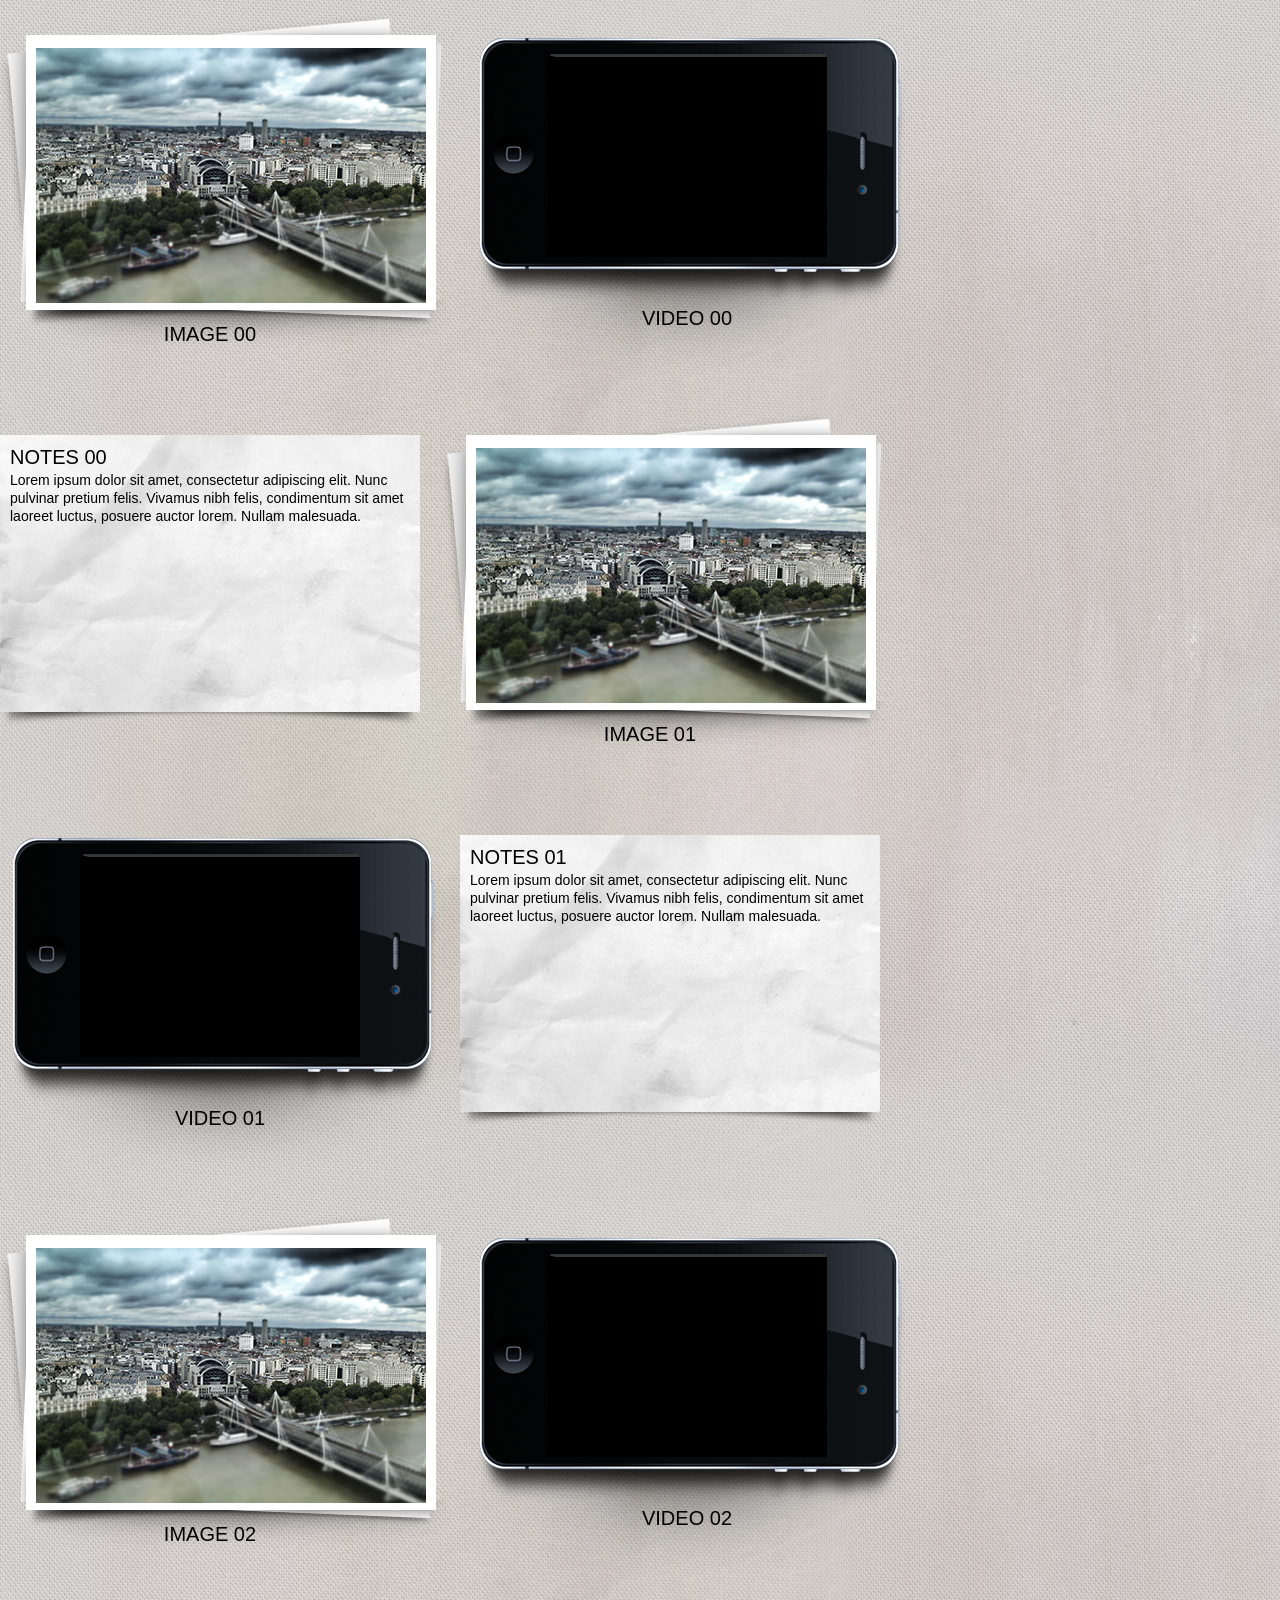
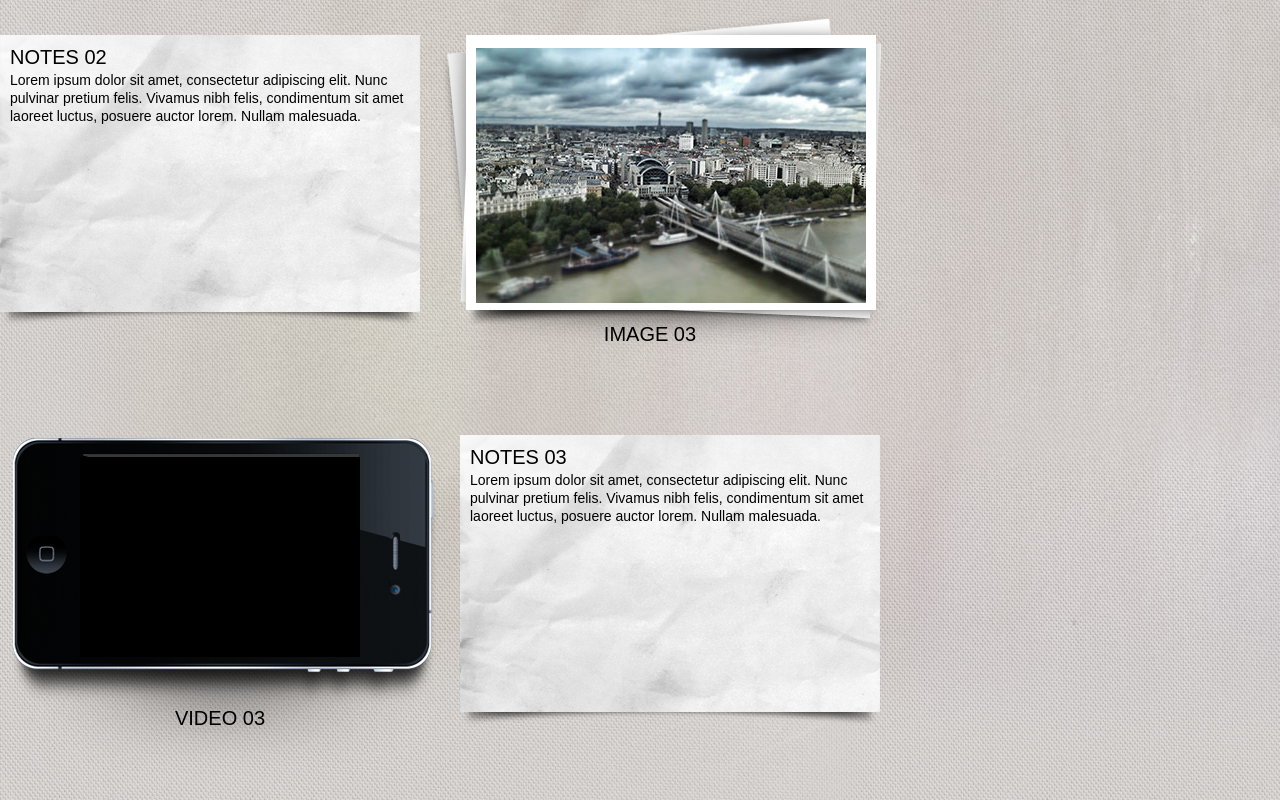
==== index.html @ 7e53ed3a "Initial commit" ====
<!DOCTYPE HTML>
<html ng-app="myApp">
<head>
    <title>AngularJS Dynamic Template</title>

    <script type="text/javascript" src="js/jquery.min.js"></script>
    <script type="text/javascript" src="js/angular.min.js"></script>
    <script type="text/javascript" src="js/app.js"></script>

    <link rel="stylesheet" href="css/layout.css">
</head>
<body>

<div id="container" ng-controller="ContentCtrl">
    <content-item ng-repeat="item in content" content="item"></content-item>
</div>

</body>
</html>
---- css/layout.css ----
html {
    margin: 0;
    padding: 0;
    border: 0;
}

body {
    width: 100%;
    height: 100%;
    border: 0;
    margin: 0;
    padding: 0;
    font-family: Verdana, Arial, geneva, sans-serif;
    font-size: 11px;
    color: #000000;
    background-color: #ffffff;
    background-image: url(../images/bg-fiber.jpg);
    background-repeat: repeat;
    background-position: fixed;
}

.entry-photo {
    display: inline-block;
    vertical-align: text-top;
    white-space: normal;
    width: 447px;
    height: 400px;
    margin: 0px 20px 0px 0px;
    background-image: url(../images/entry/bg-photo.png);
    background-repeat: no-repeat;
    background-position: left top;
    background-position: 0px 15px;
}

.entry-photo h2 {
    padding-left: 26px;
}

.entry-photo .entry-img {
    margin-left: 36px;
}

.entry-photo .entry-img span {
    display: block;
    width: 390px;
    height: 255px;
    background-color: #000;
    overflow: hidden;
}

.entry-photo .entry-img span img {
    display: block;
    width: 390px;
}

.entry-photo .entry-text {
    margin-top: 20px;
    text-align: center;
}

.entry-video {
    display: inline-block;
    vertical-align: text-top;
    white-space: normal;
    width: 430px;
    height: 400px;
    margin: 0px 20px 0px 10px;
    padding: 0px 0px 0px 0px;
    background-image: url(../images/entry/bg-video.png);
    background-repeat: no-repeat;
    background-position: left top;
    background-position: 0px 15px;
}

.entry-video h2 {
    padding-left: 20px;
}

.entry-video .entry-text {
    margin-top: 50px;
    text-align: center;
}

.entry-vid {
    display: block;
    margin: 24px 0px 0px 70px;
    width: 280px;
    height: 200px;
    background-color: #000;
}

.entry-note {
    display: inline-block;
    vertical-align: text-top;
    white-space: normal;
    width: 420px;
    height: 400px;
    margin: 0px 20px 0px 0px;
    background-image: url(../images/entry/bg-note.png);
    background-repeat: no-repeat;
    background-position: left top;
    background-position: 0px 15px;
}

.entry-note .entry-text {
    margin-top: 10px;
}

.entry-note A {
    color: #000;
    font-weight: bold;
    text-decoration: none;
}

.entry-note A:hover {
    color: #00adef;
    font-weight: bold;
    text-decoration: none;
}

.entry-text {
    display: block;
    width: 400px;
    margin: 0px 0px 0px 10px;
    text-align: left;
}

.entry-title {
    display: block;
    height: 25px;
    font: 20px Verdana, Helvetica, Arial, sans-serif;
    text-transform: uppercase;
    color: #000;
}

.entry-copy {
    display: block;
    font: 14px Verdana, Helvetica, Arial, sans-serif;
    line-height: 18px;
    color: #000;
}

.entry-img {
    display: block;
    margin: 15px 0px 0px 10px;
    width: 390px;
}
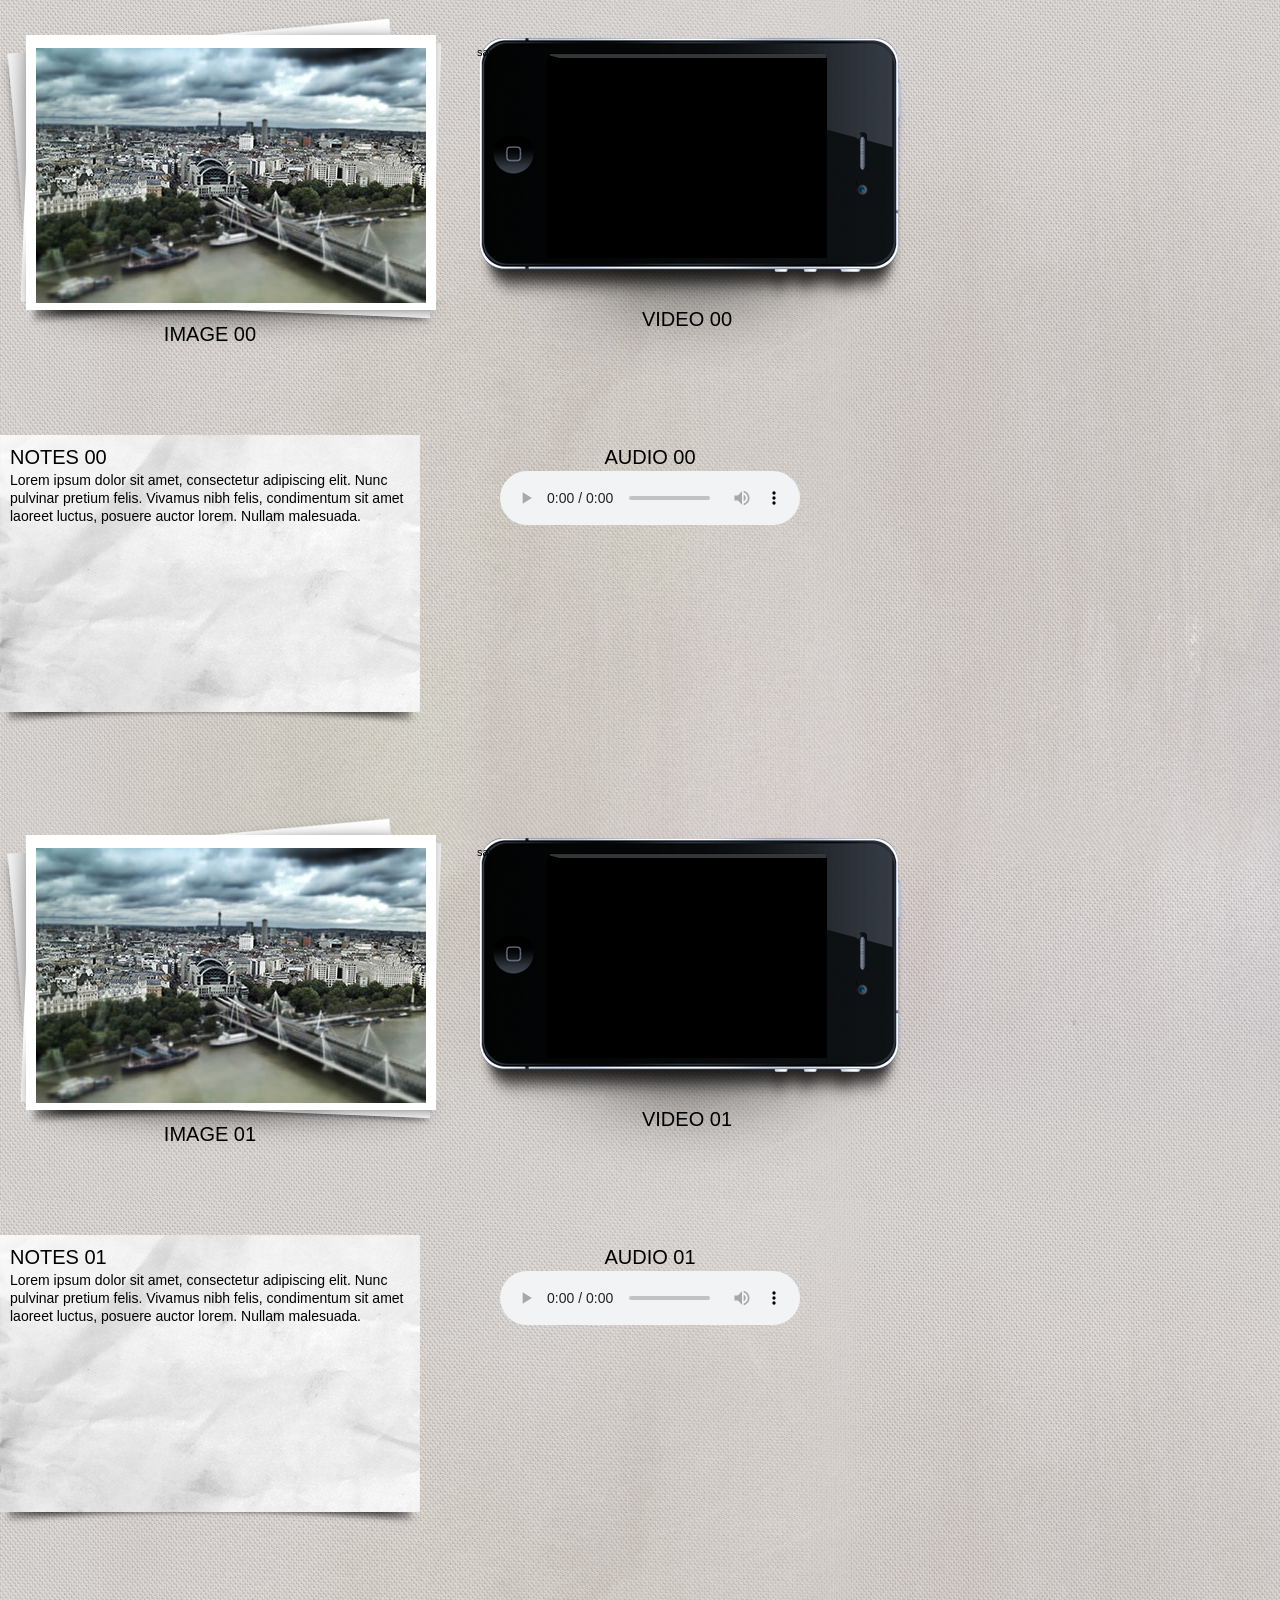
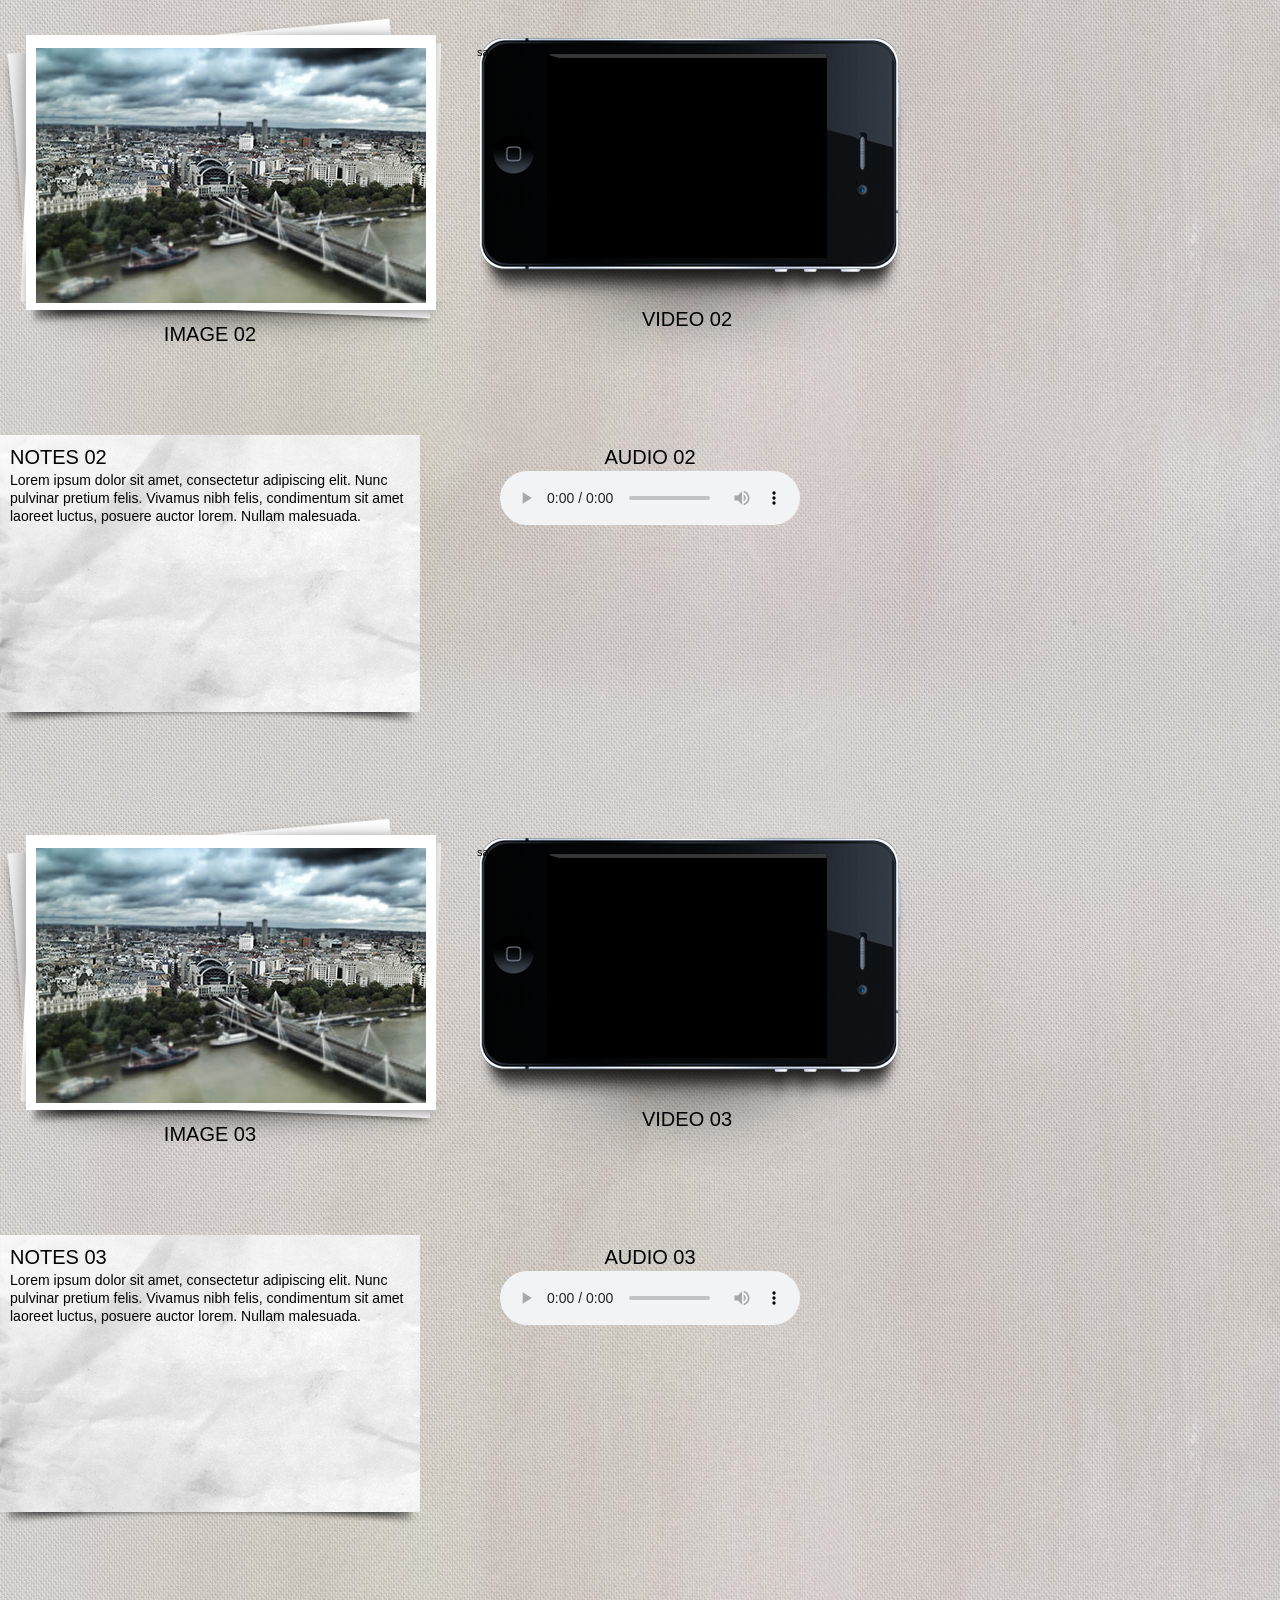
==== commit f8e3e1e7: "Get rid of directive + add audio format" ====
--- a/index.html
+++ b/index.html
@@ -3,8 +3,8 @@
 <head>
     <title>AngularJS Dynamic Template</title>
 
-    <script type="text/javascript" src="js/jquery.min.js"></script>
-    <script type="text/javascript" src="js/angular.min.js"></script>
+    <script type="text/javascript" src="vendor/jquery.min.js"></script>
+    <script type="text/javascript" src="vendor/angular.min.js"></script>
     <script type="text/javascript" src="js/app.js"></script>
 
     <link rel="stylesheet" href="css/layout.css">
@@ -12,7 +12,9 @@
 <body>
 
 <div id="container" ng-controller="ContentCtrl">
-    <content-item ng-repeat="item in content" content="item"></content-item>
+    <div ng-repeat="item in content" class="entry">
+      <div ng-repeat="(type, url) in types" ng-include="url" ng-if="type == item.content_type"></div>
+    </div>
 </div>
 
 </body>
--- a/css/layout.css
+++ b/css/layout.css
@@ -17,6 +17,13 @@
     background-image: url(../images/bg-fiber.jpg);
     background-repeat: repeat;
     background-position: fixed;
+}
+
+.entry {
+  display: inline-block;
+  vertical-align: text-top;
+  white-space: normal;
+  height: 400px;
 }
 
 .entry-photo {
@@ -83,7 +90,7 @@
 
 .entry-vid {
     display: block;
-    margin: 24px 0px 0px 70px;
+    margin: 0px 0px 0px 70px;
     width: 280px;
     height: 200px;
     background-color: #000;
@@ -144,4 +151,8 @@
     display: block;
     margin: 15px 0px 0px 10px;
     width: 390px;
+}
+
+.entry-audio .entry-text {
+  text-align: center;
 }
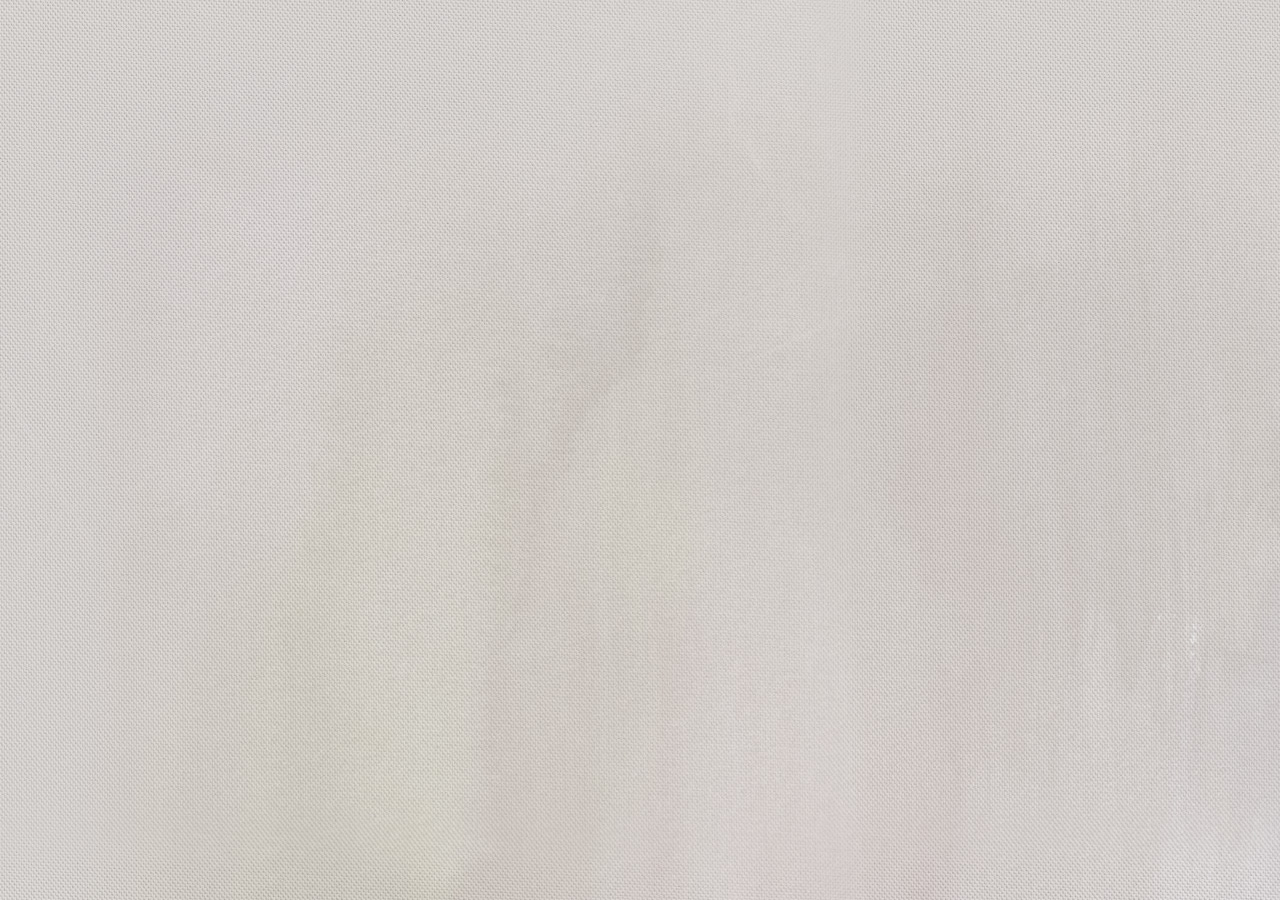
==== commit a2f44ff1: "Cleanup and controller as" ====
--- a/index.html
+++ b/index.html
@@ -11,10 +11,8 @@
 </head>
 <body>
 
-<div id="container" ng-controller="ContentCtrl">
-    <div ng-repeat="item in content" class="entry">
-      <div ng-repeat="(type, url) in types" ng-include="url" ng-if="type == item.content_type"></div>
-    </div>
+<div id="container" ng-controller="ContentCtrl as ctrl">
+    <content-item ng-repeat="item in ctrl.content" content="item"></content-item>
 </div>
 
 </body>
--- a/css/layout.css
+++ b/css/layout.css
@@ -90,7 +90,7 @@
 
 .entry-vid {
     display: block;
-    margin: 0px 0px 0px 70px;
+    margin: 20px 0px 0px 70px;
     width: 280px;
     height: 200px;
     background-color: #000;
